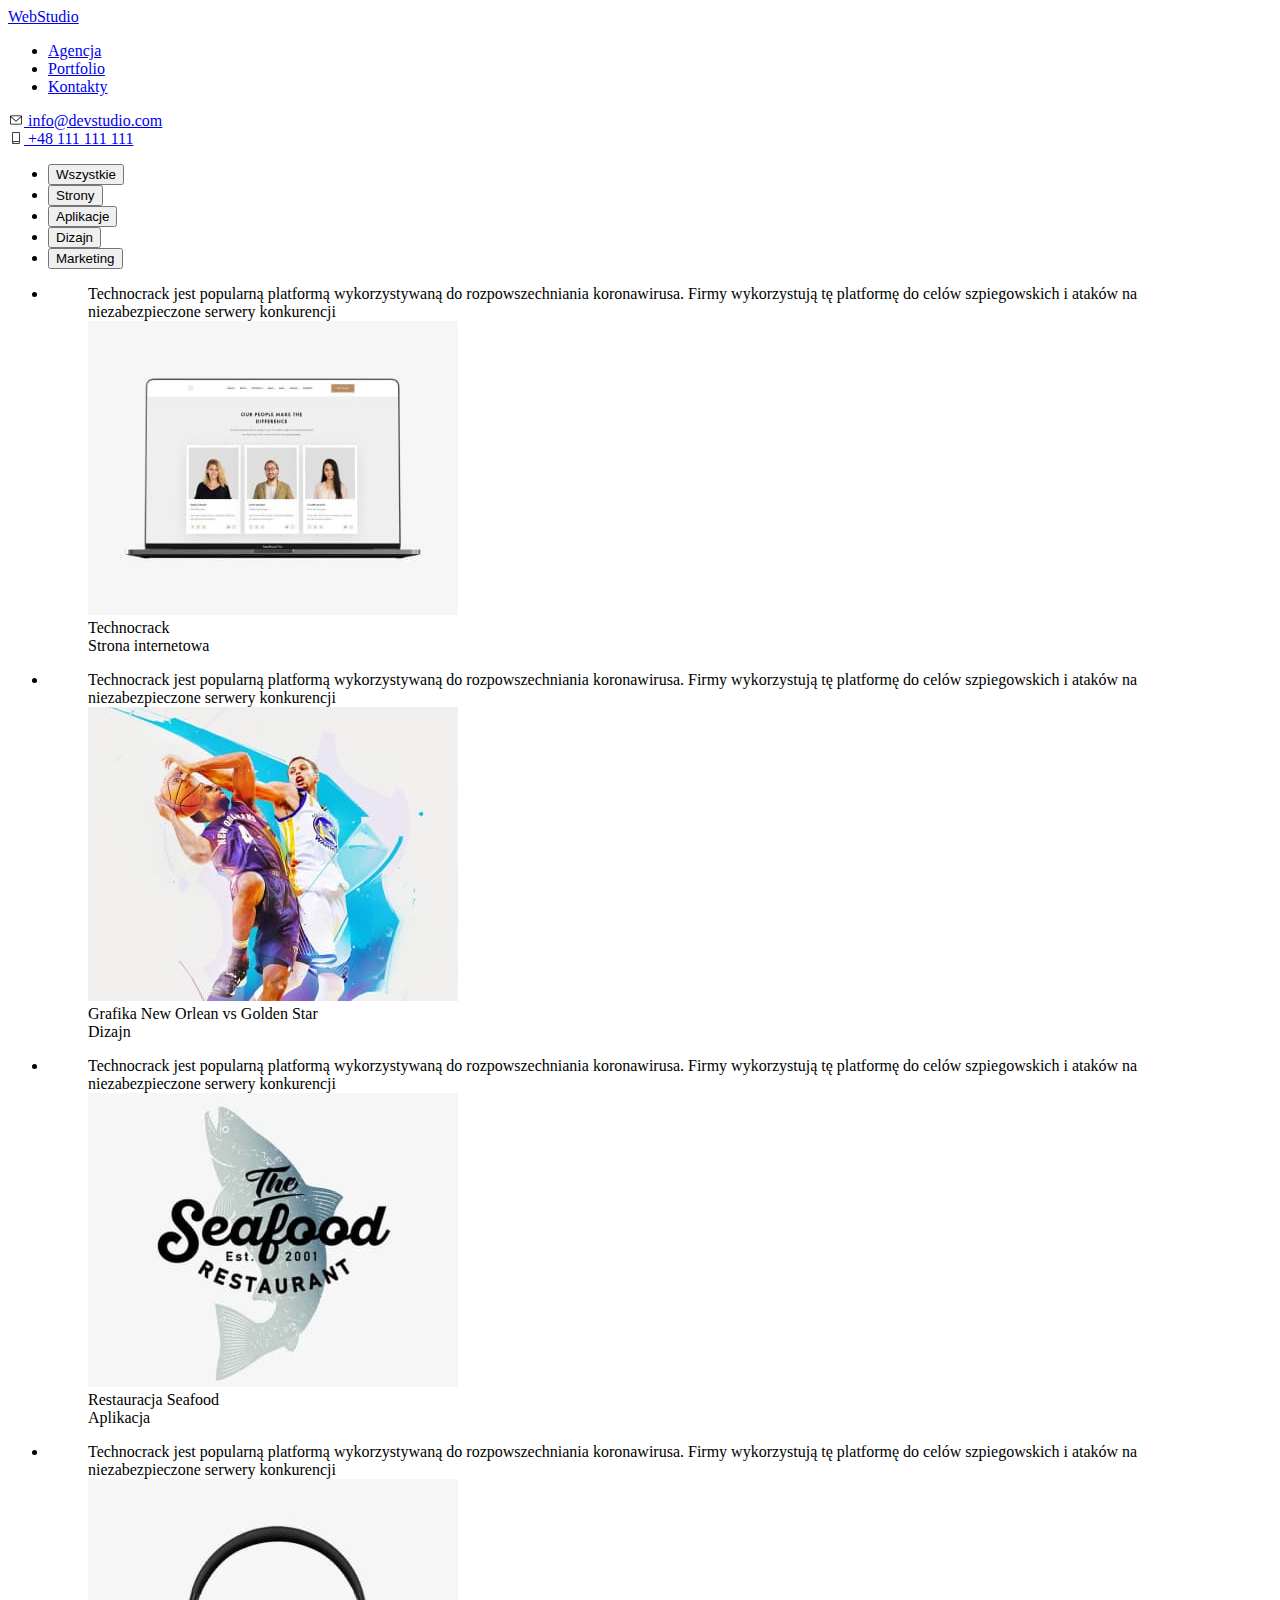
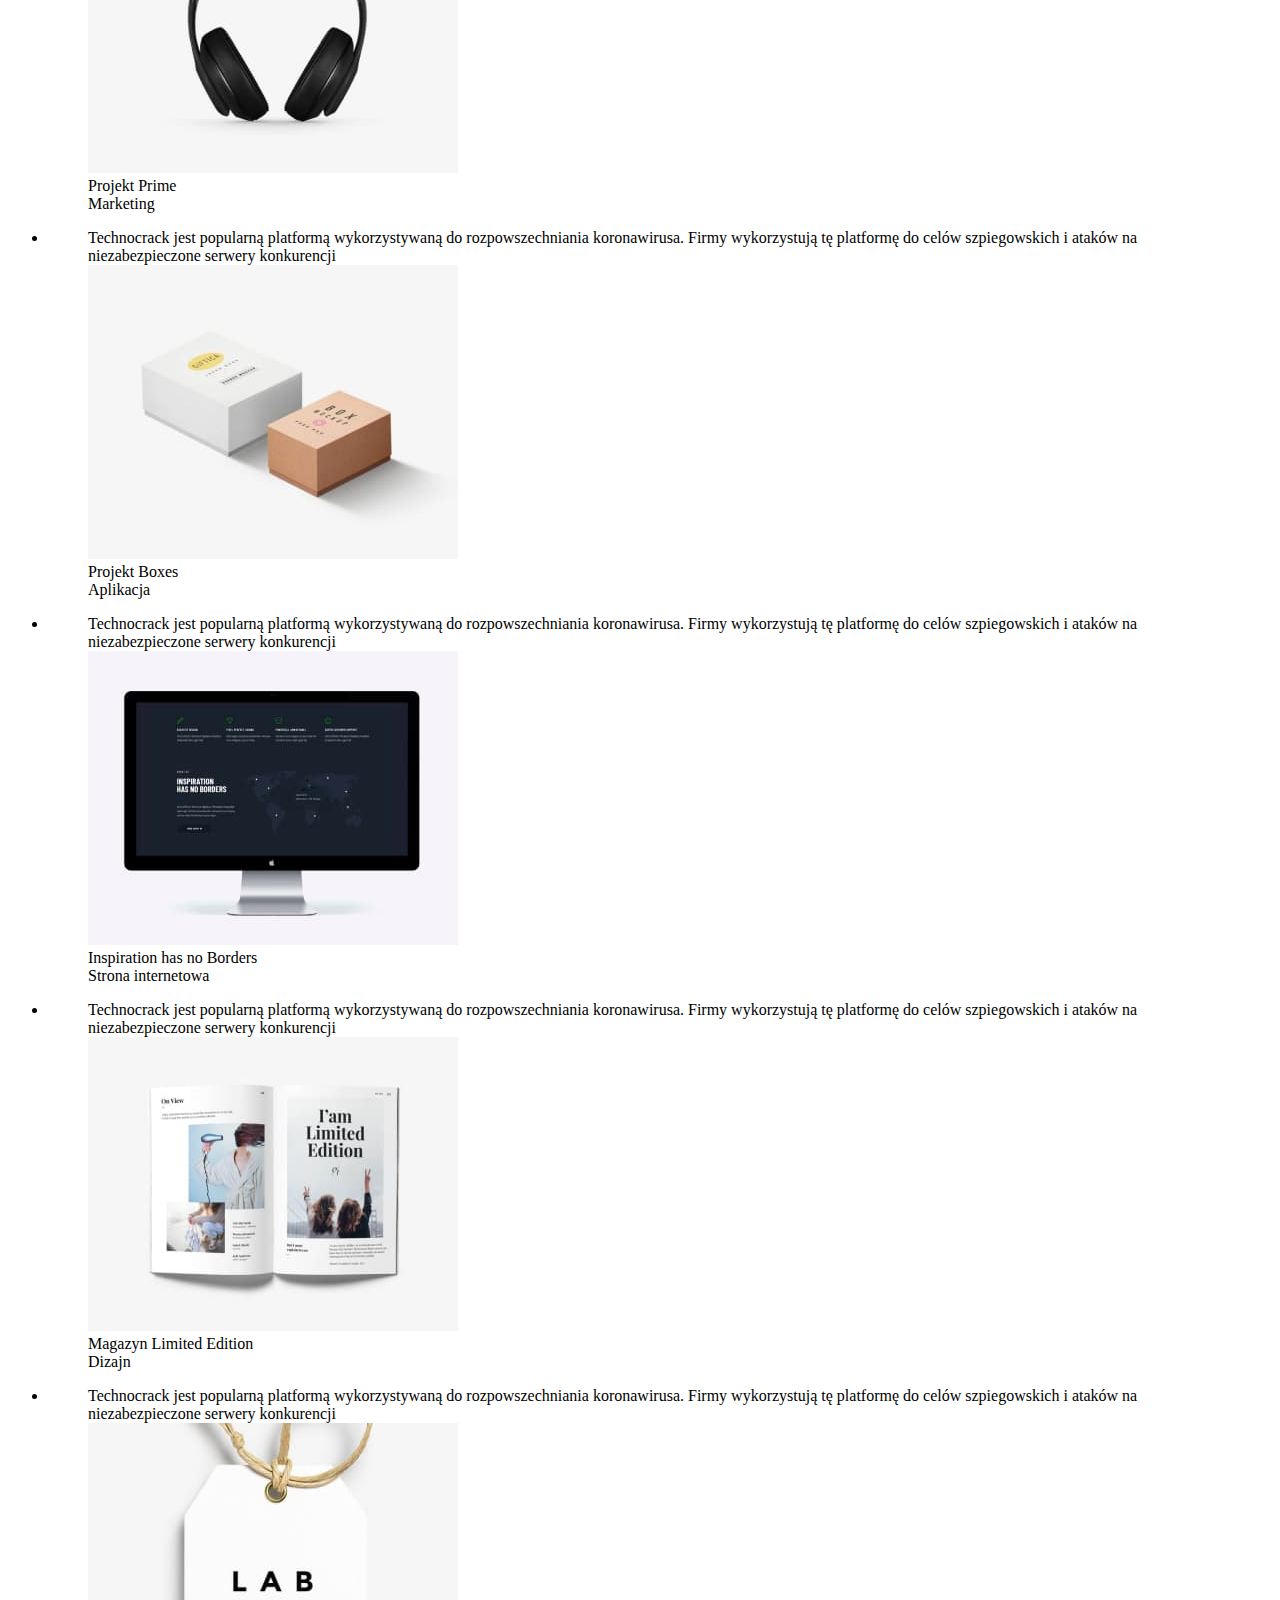
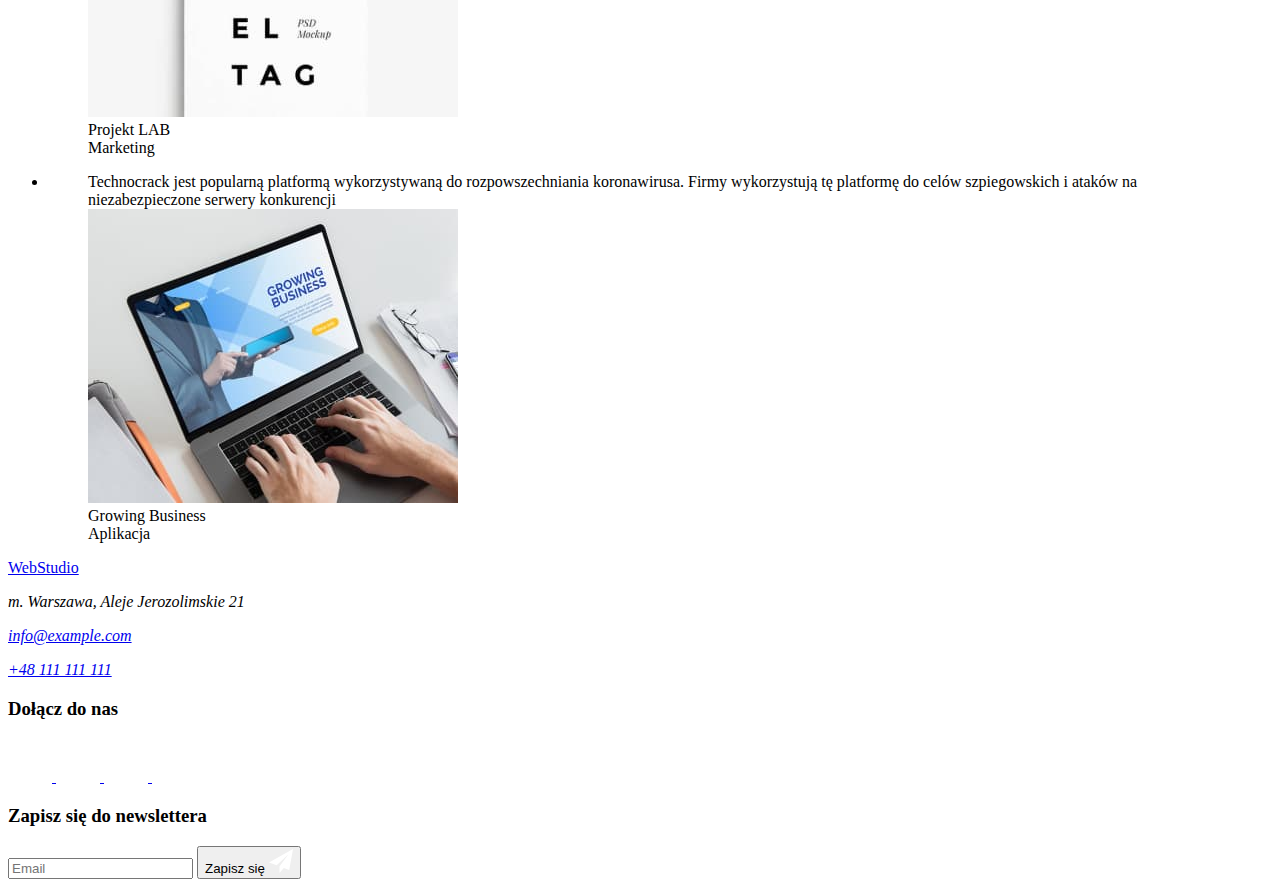
==== portfolio.html @ c3dbc77b "Add files, change class names, optimize classes and code" ====
<!DOCTYPE html>
<html lang="pl">
  <head>
    <meta charset="UTF-8" />
    <meta http-equiv="X-UA-Compatible" content="IE=edge" />
    <meta name="viewport" content="width=device-width, initial-scale=1.0" />
    <link
      rel="stylesheet"
      href="https://cdnjs.cloudflare.com/ajax/libs/modern-normalize/1.1.0/modern-normalize.min.css"
      integrity="sha512-wpPYUAdjBVSE4KJnH1VR1HeZfpl1ub8YT/NKx4PuQ5NmX2tKuGu6U/JRp5y+Y8XG2tV+wKQpNHVUX03MfMFn9Q=="
      crossorigin="anonymous"
      referrerpolicy="no-referrer"
    />
    <link rel="stylesheet" href="./css/main.min.css" />
    <link rel="preconnect" href="https://fonts.googleapis.com" />
    <link rel="preconnect" href="https://fonts.gstatic.com" crossorigin />

    <link
      href="https://fonts.googleapis.com/css2?family=Raleway:wght@700&family=Roboto:wght@400;500;700;900&display=swap"
      rel="stylesheet"
    />
    <title>Portfolio</title>
  </head>
  <body>
    <header>
      <div class="container__header">
        <span class="logo"
          ><a href="index.html">Web<span class="logo__header--second-word">Studio</span></a></span
        >
        <nav>
          <ul class="navbar">
            <li><a class="navbar__link" href="./index.html">Agencja</a></li>
            <li><a class="navbar__link navbar__link--active" href="./portfolio.html">Portfolio</a></li>
            <li><a class="navbar__link" href="#">Kontakty</a></li>
          </ul>
        </nav>
          <div>
            <a class="contact" href="mailto:info@devstudio.com">
              <svg class="contact__icon" width="16" height="12" viewBox="0 0 16 12">
                <use href="images/icons.svg#icon-envelope"></use>
              </svg>
              info@devstudio.com</a
            >
          </div>
          <div>
            <a class="contact" href="tel:+48111111111"
              ><svg class="contact__icon" width="16" hight="12" viewBox="0 0 16 12">
                <use href="images/icons.svg#icon-smartphone"></use>
              </svg>
              +48 111 111 111</a
            >
          </div>
      </div>
    </header>
    <main>
      <div>
        <ul class="portfolio-buttons">
          <li>
            <button class="button button--white">Wszystkie</button>
          </li>
          <li>
            <button class="button button--white">Strony</button>
          </li>
          <li>
            <button class="button button--white">Aplikacje</button>
          </li>
          <li>
            <button class="button button--white">Dizajn</button>
          </li>
          <li>
            <button class="button button--white">Marketing</button>
          </li>
        </ul>
      </div>
      <div class="container container__portfolio">
        <ul class="portfolio-examples">
          <li>
            <figure class="portfolio__image">
              <div class="portfolio__image-overflow">
                Technocrack jest popularną platformą wykorzystywaną do rozpowszechniania
                koronawirusa. Firmy wykorzystują tę platformę do celów szpiegowskich i ataków na
                niezabezpieczone serwery konkurencji
              </div>
              <img src="./images2/1.jpg" alt="The notebook with an example of page" width="370" />
              <figcaption class="portfolio__description">
                <span class="portfolio__description--title">Technocrack</span> <br />
                <span >Strona internetowa</span>
              </figcaption>
            </figure>
          </li>
          <li>
            <figure class="portfolio__image">
              <div class="portfolio__image-overflow">
                Technocrack jest popularną platformą wykorzystywaną do rozpowszechniania
                koronawirusa. Firmy wykorzystują tę platformę do celów szpiegowskich i ataków na
                niezabezpieczone serwery konkurencji
              </div>
              <img src="./images2/2.jpg" alt="Two man playing basketball" width="370" />
              <figcaption class="portfolio__description">
                <span class="portfolio__description--title">Grafika New Orlean vs Golden Star</span>
                <br />
                <span>Dizajn</span>
              </figcaption>
            </figure>
          </li>
          <li>
            <figure class="portfolio__image">
              <div class="portfolio__image-overflow">
                Technocrack jest popularną platformą wykorzystywaną do rozpowszechniania
                koronawirusa. Firmy wykorzystują tę platformę do celów szpiegowskich i ataków na
                niezabezpieczone serwery konkurencji
              </div>
              <img src="./images2/3.jpg" alt="Logo of the Seafood restaurant" width="370" />
              <figcaption class="portfolio__description">
                <span class="portfolio__description--title">Restauracja Seafood</span> <br />
                <span>Aplikacja</span>
              </figcaption>
            </figure>
          </li>
          <li>
            <figure class="portfolio__image">
              <div class="portfolio__image-overflow">
                Technocrack jest popularną platformą wykorzystywaną do rozpowszechniania
                koronawirusa. Firmy wykorzystują tę platformę do celów szpiegowskich i ataków na
                niezabezpieczone serwery konkurencji
              </div>
              <img src="./images2/4.jpg" alt="Black headphones" height="294" width="370" />
              <figcaption class="portfolio__description">
                <span class="portfolio__description--title">Projekt Prime</span> <br />
                <span>Marketing</span>
              </figcaption>
            </figure>
          </li>
          <li>
            <figure class="portfolio__image">
              <div class="portfolio__image-overflow">
                Technocrack jest popularną platformą wykorzystywaną do rozpowszechniania
                koronawirusa. Firmy wykorzystują tę platformę do celów szpiegowskich i ataków na
                niezabezpieczone serwery konkurencji
              </div>
              <img
                src="./images2/5.jpg"
                alt="Two boxes: white and beige"
                height="294"
                width="370"
              />
              <figcaption class="portfolio__description">
                <span class="portfolio__description--title">Projekt Boxes</span> <br />
                <span>Aplikacja</span>
              </figcaption>
            </figure>
          </li>
          <li>
            <figure class="portfolio__image">
              <div class="portfolio__image-overflow">
                Technocrack jest popularną platformą wykorzystywaną do rozpowszechniania
                koronawirusa. Firmy wykorzystują tę platformę do celów szpiegowskich i ataków na
                niezabezpieczone serwery konkurencji
              </div>
              <img src="./images2/6.jpg" alt="MacBook monitor" height="294" width="370" />
              <figcaption class="portfolio__description">
                <span class="portfolio__description--title">Inspiration has no Borders</span> <br />
                <span>Strona internetowa</span>
              </figcaption>
            </figure>
          </li>
          <li>
            <figure class="portfolio__image">
              <div class="portfolio__image-overflow">
                Technocrack jest popularną platformą wykorzystywaną do rozpowszechniania
                koronawirusa. Firmy wykorzystują tę platformę do celów szpiegowskich i ataków na
                niezabezpieczone serwery konkurencji
              </div>
              <img src="./images2/7.jpg" alt="Open magazine" height="294" width="370" />
              <figcaption class="portfolio__description">
                <span class="portfolio__description--title">Magazyn Limited Edition</span> <br />
                <span>Dizajn</span>
              </figcaption>
            </figure>
          </li>
          <li>
            <figure class="portfolio__image">
              <div class="portfolio__image-overflow">
                Technocrack jest popularną platformą wykorzystywaną do rozpowszechniania
                koronawirusa. Firmy wykorzystują tę platformę do celów szpiegowskich i ataków na
                niezabezpieczone serwery konkurencji
              </div>
              <img src="./images2/8.jpg" alt="Label on a string" height="294" width="370" />
              <figcaption class="portfolio__description">
                <span class="portfolio__description--title">Projekt LAB</span> <br />
                <span>Marketing</span>
              </figcaption>
            </figure>
          </li>
          <li>
            <figure class="portfolio__image">
              <div class="portfolio__image-overflow">
                Technocrack jest popularną platformą wykorzystywaną do rozpowszechniania
                koronawirusa. Firmy wykorzystują tę platformę do celów szpiegowskich i ataków na
                niezabezpieczone serwery konkurencji
              </div>
              <img src="./images2/9.jpg" alt="Hands typing on notebook" height="294" width="370" />
              <figcaption class="portfolio__description">
                <span class="portfolio__description--title">Growing Business</span> <br />
                <span>Aplikacja</span>
              </figcaption>
            </figure>
          </li>
        </ul>
      </div>
    </main>
    <footer>
      <div class="container container__footer">
      <div>
        <span class="logo"
          ><a href="index.html">Web<span class="logo__footer--second-word">Studio</span></a></span
        >
        <address>
          <p class="footer__contact--address">m. Warszawa, Aleje Jerozolimskie 21</p>
          <p><a class="footer__contact--link"href="info@example.com">info@example.com</a></p>
          <p><a class="footer__contact--link" href="tel:+48111111111">+48 111 111 111</a></p>
        </address>
      </div>
      <div>
        <h3 class="title title--white">Dołącz do nas</h3>
        <div>
          <a href="/"
            ><svg
              class="footer__icon"
              width="44"
              height="44"
              fill="#fff"
              style="border-radius: 50%"
              viewBox="-12 -12 44 44"
            >
              <use href="images/icons.svg#icon-instagram-2-1" width="20" height="20"></use>
            </svg>
          </a>
          <a href="/"
            ><svg
              class="footer__icon"
              width="44"
              height="44"
              fill="#fff"
              style="border-radius: 50%"
              viewBox="-12 -12 44 44"
            >
              <use href="images/icons.svg#icon-twitter-1" width="20" height="20"></use>
            </svg>
          </a>
          <a href="/"
            ><svg
              class="footer__icon"
              width="44"
              height="44"
              fill="#fff"
              style="border-radius: 50%"
              viewBox="-12 -12 44 44"
            >
              <use href="images/icons.svg#icon-facebook-1" width="20" height="20"></use>
            </svg>
          </a>
          <a href="/"
            ><svg
              class="footer__icon"
              width="44"
              height="44"
              fill="#fff"
              style="border-radius: 50%"
              viewBox="-12 -12 44 44"
            >
              <use href="images/icons.svg#icon-linkedin-1" width="20" height="20"></use>
            </svg>
          </a>
        </div>
        </div>
        <div class="form">
          <h3 class="title title--white">Zapisz się do newslettera</h3>
          <form>
            <label>
              <input class="footer__input" type="email-newsletter" name="email-newsletter" placeholder="Email" />
            </label><button class="button" type="submit">Zapisz się <svg class="icon-footer-newsletter" width="24" height="24" viewBox="0 0 24 24">
                <use href="images/icons.svg#icon-send" width="24" height="24"></use>
              </svg></button>
          </form>
        </div>
      </div>
    </div>
    </footer>
  </body>
</html>
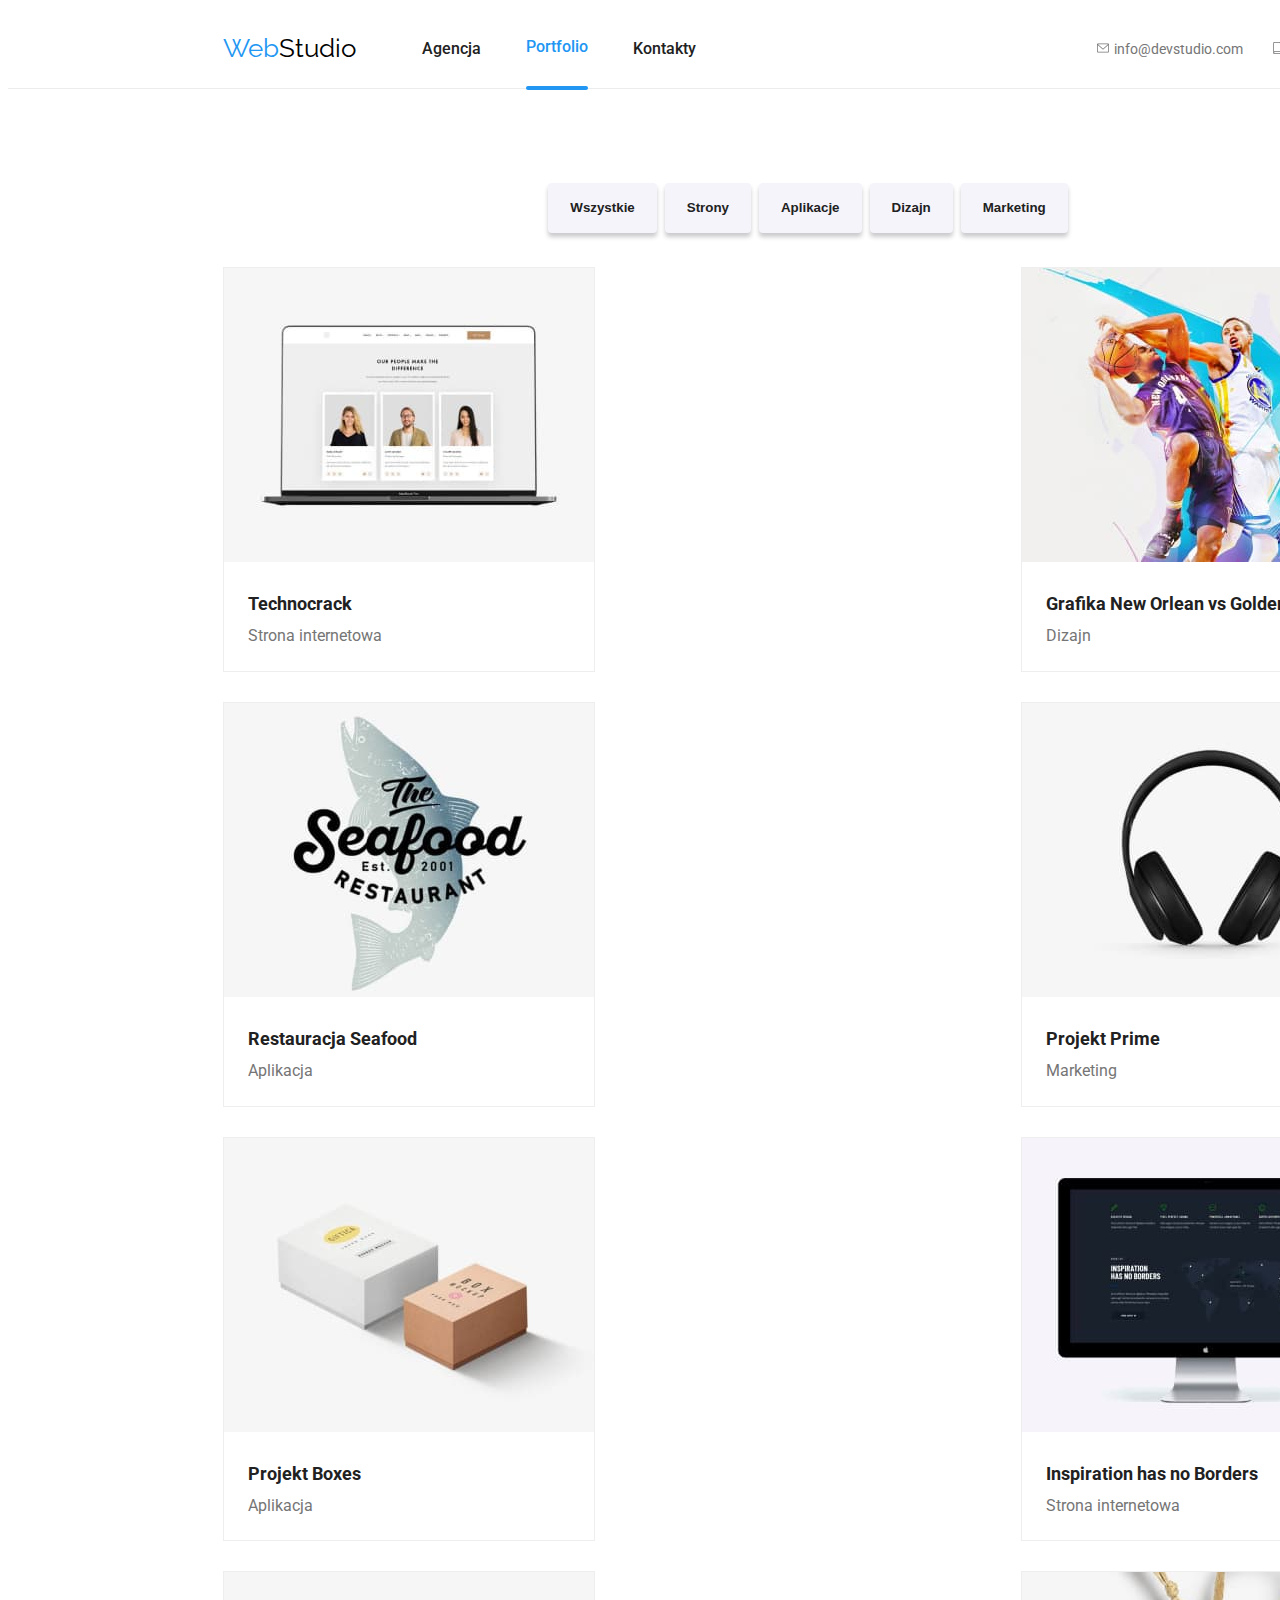
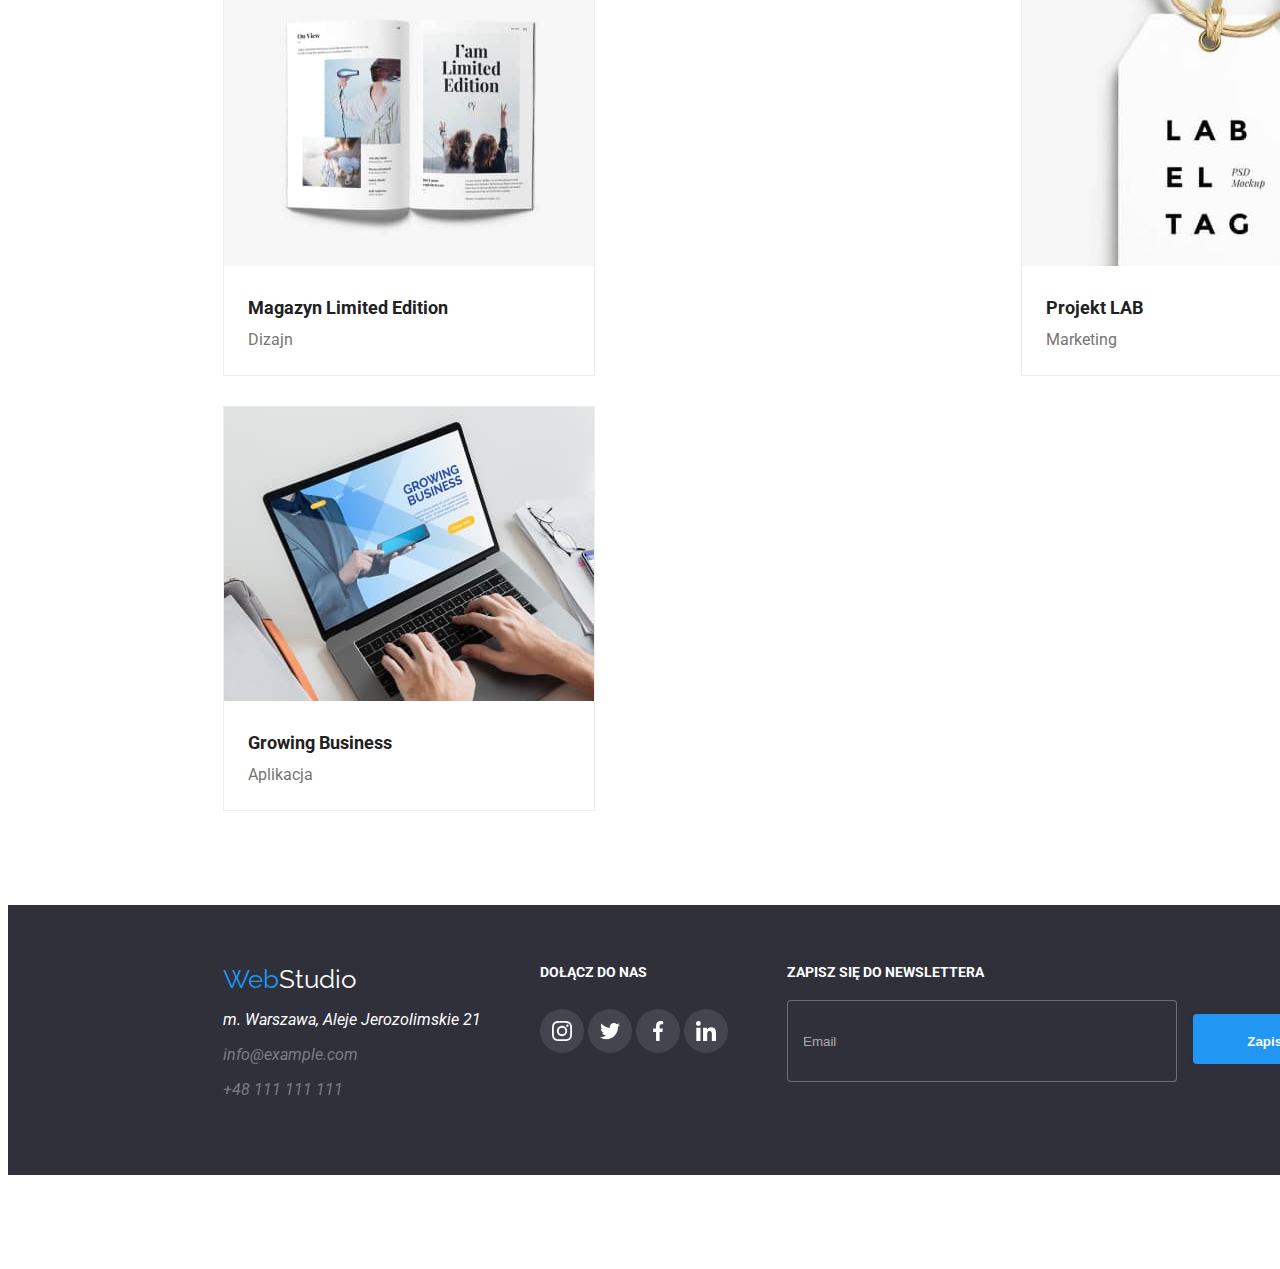
==== commit 8fe8c29b: "fix mistakes from validator in portfolio" ====
--- a/portfolio.html
+++ b/portfolio.html
@@ -30,26 +30,28 @@
         <nav>
           <ul class="navbar">
             <li><a class="navbar__link" href="./index.html">Agencja</a></li>
-            <li><a class="navbar__link navbar__link--active" href="./portfolio.html">Portfolio</a></li>
+            <li>
+              <a class="navbar__link navbar__link--active" href="./portfolio.html">Portfolio</a>
+            </li>
             <li><a class="navbar__link" href="#">Kontakty</a></li>
           </ul>
         </nav>
-          <div>
-            <a class="contact" href="mailto:info@devstudio.com">
-              <svg class="contact__icon" width="16" height="12" viewBox="0 0 16 12">
-                <use href="images/icons.svg#icon-envelope"></use>
-              </svg>
-              info@devstudio.com</a
-            >
-          </div>
-          <div>
-            <a class="contact" href="tel:+48111111111"
-              ><svg class="contact__icon" width="16" hight="12" viewBox="0 0 16 12">
-                <use href="images/icons.svg#icon-smartphone"></use>
-              </svg>
-              +48 111 111 111</a
-            >
-          </div>
+        <div>
+          <a class="contact" href="mailto:info@devstudio.com">
+            <svg class="contact__icon" width="16" height="12" viewBox="0 0 16 12">
+              <use href="images/icons.svg#icon-envelope"></use>
+            </svg>
+            info@devstudio.com</a
+          >
+        </div>
+        <div>
+          <a class="contact" href="tel:+48111111111"
+            ><svg class="contact__icon" width="16" height="12" viewBox="0 0 16 12">
+              <use href="images/icons.svg#icon-smartphone"></use>
+            </svg>
+            +48 111 111 111</a
+          >
+        </div>
       </div>
     </header>
     <main>
@@ -84,7 +86,7 @@
               <img src="./images2/1.jpg" alt="The notebook with an example of page" width="370" />
               <figcaption class="portfolio__description">
                 <span class="portfolio__description--title">Technocrack</span> <br />
-                <span >Strona internetowa</span>
+                <span>Strona internetowa</span>
               </figcaption>
             </figure>
           </li>
@@ -211,81 +213,88 @@
     </main>
     <footer>
       <div class="container container__footer">
-      <div>
-        <span class="logo"
-          ><a href="index.html">Web<span class="logo__footer--second-word">Studio</span></a></span
-        >
-        <address>
-          <p class="footer__contact--address">m. Warszawa, Aleje Jerozolimskie 21</p>
-          <p><a class="footer__contact--link"href="info@example.com">info@example.com</a></p>
-          <p><a class="footer__contact--link" href="tel:+48111111111">+48 111 111 111</a></p>
-        </address>
-      </div>
-      <div>
-        <h3 class="title title--white">Dołącz do nas</h3>
         <div>
-          <a href="/"
-            ><svg
-              class="footer__icon"
-              width="44"
-              height="44"
-              fill="#fff"
-              style="border-radius: 50%"
-              viewBox="-12 -12 44 44"
-            >
-              <use href="images/icons.svg#icon-instagram-2-1" width="20" height="20"></use>
-            </svg>
-          </a>
-          <a href="/"
-            ><svg
-              class="footer__icon"
-              width="44"
-              height="44"
-              fill="#fff"
-              style="border-radius: 50%"
-              viewBox="-12 -12 44 44"
-            >
-              <use href="images/icons.svg#icon-twitter-1" width="20" height="20"></use>
-            </svg>
-          </a>
-          <a href="/"
-            ><svg
-              class="footer__icon"
-              width="44"
-              height="44"
-              fill="#fff"
-              style="border-radius: 50%"
-              viewBox="-12 -12 44 44"
-            >
-              <use href="images/icons.svg#icon-facebook-1" width="20" height="20"></use>
-            </svg>
-          </a>
-          <a href="/"
-            ><svg
-              class="footer__icon"
-              width="44"
-              height="44"
-              fill="#fff"
-              style="border-radius: 50%"
-              viewBox="-12 -12 44 44"
-            >
-              <use href="images/icons.svg#icon-linkedin-1" width="20" height="20"></use>
-            </svg>
-          </a>
-        </div>
+          <span class="logo"
+            ><a href="index.html">Web<span class="logo__footer--second-word">Studio</span></a></span
+          >
+          <address>
+            <p class="footer__contact--address">m. Warszawa, Aleje Jerozolimskie 21</p>
+            <p><a class="footer__contact--link" href="info@example.com">info@example.com</a></p>
+            <p><a class="footer__contact--link" href="tel:+48111111111">+48 111 111 111</a></p>
+          </address>
+        </div>
+        <div>
+          <h3 class="title title--white">Dołącz do nas</h3>
+          <div>
+            <a href="/"
+              ><svg
+                class="footer__icon"
+                width="44"
+                height="44"
+                fill="#fff"
+                style="border-radius: 50%"
+                viewBox="-12 -12 44 44"
+              >
+                <use href="images/icons.svg#icon-instagram-2-1" width="20" height="20"></use>
+              </svg>
+            </a>
+            <a href="/"
+              ><svg
+                class="footer__icon"
+                width="44"
+                height="44"
+                fill="#fff"
+                style="border-radius: 50%"
+                viewBox="-12 -12 44 44"
+              >
+                <use href="images/icons.svg#icon-twitter-1" width="20" height="20"></use>
+              </svg>
+            </a>
+            <a href="/"
+              ><svg
+                class="footer__icon"
+                width="44"
+                height="44"
+                fill="#fff"
+                style="border-radius: 50%"
+                viewBox="-12 -12 44 44"
+              >
+                <use href="images/icons.svg#icon-facebook-1" width="20" height="20"></use>
+              </svg>
+            </a>
+            <a href="/"
+              ><svg
+                class="footer__icon"
+                width="44"
+                height="44"
+                fill="#fff"
+                style="border-radius: 50%"
+                viewBox="-12 -12 44 44"
+              >
+                <use href="images/icons.svg#icon-linkedin-1" width="20" height="20"></use>
+              </svg>
+            </a>
+          </div>
         </div>
         <div class="form">
           <h3 class="title title--white">Zapisz się do newslettera</h3>
           <form>
             <label>
-              <input class="footer__input" type="email-newsletter" name="email-newsletter" placeholder="Email" />
-            </label><button class="button" type="submit">Zapisz się <svg class="icon-footer-newsletter" width="24" height="24" viewBox="0 0 24 24">
+              <input
+                class="footer__input"
+                type="email"
+                name="email-newsletter"
+                placeholder="Email"
+              /> </label
+            ><button class="button" type="submit">
+              Zapisz się
+              <svg class="icon-footer-newsletter" width="24" height="24" viewBox="0 0 24 24">
                 <use href="images/icons.svg#icon-send" width="24" height="24"></use>
-              </svg></button>
+              </svg>
+            </button>
           </form>
         </div>
       </div>
-    </div>
     </footer>
   </body>
 </html>
--- a/css/main.min.css
+++ b/css/main.min.css
@@ -0,0 +1 @@
+body{font-family:"Roboto",sans-serif;color:#212121;width:1600px}svg{-webkit-transform-origin:center;transform-origin:center}a,address{text-decoration:none}li{list-style:none}.container{margin:94px auto;width:1170px}.container>ul{display:-webkit-box;display:-ms-flexbox;display:flex;-webkit-box-pack:justify;-ms-flex-pack:justify;justify-content:space-between;padding-left:0}.button{background:#2196f3;border-radius:4px;border:none;color:#fff;font-weight:700;height:50px;line-height:30px;position:relative;width:200px;margin:0 auto;-webkit-box-shadow:0px 4px 4px 0px rgba(47,48,58,.25);box-shadow:0px 4px 4px 0px rgba(47,48,58,.25);display:inline-block}.button:hover,.button:focus{color:#212121;cursor:pointer;-webkit-transition:color 250ms cubic-bezier(0.4, 0, 0.2, 1);transition:color 250ms cubic-bezier(0.4, 0, 0.2, 1)}.modal{background-color:#fff;height:581px;left:50%;position:fixed;top:50%;-webkit-transform:translate(-50%, -50%);transform:translate(-50%, -50%);visibility:visible;width:528px;z-index:20;border-radius:4px;color:#757575}.modal>p{color:#000;font-weight:700;font-size:20px;text-align:center;padding-top:40px;margin:0}.modal-icon{height:18px;width:18px;display:inline-block;margin:13px}.modal-close-icon{display:-webkit-box;display:-ms-flexbox;display:flex;fill:#000;-webkit-box-pack:center;-ms-flex-pack:center;justify-content:center;margin:auto}.modal>form>label{display:-webkit-box;display:-ms-flexbox;display:flex;-webkit-box-pack:right;-ms-flex-pack:right;justify-content:right;-webkit-box-orient:vertical;-webkit-box-direction:normal;-ms-flex-direction:column;flex-direction:column;width:448px;margin:0 auto;font-size:12px;margin-top:12px}.modal>form>span>:nth-child(7){text-align:center;font-size:20px;font-weight:700}.modal>form>:nth-child(5){margin-top:12px}.modal__input-name{margin-bottom:4px}.backdrop{background-color:rgba(47,48,58,.2);height:100%;left:0;opacity:1;position:fixed;top:0;-webkit-transition:opacity 250ms cubic-bezier(0.4, 0, 0.2, 1),visibility 250ms cubic-bezier(0.4, 0, 0.2, 1);transition:opacity 250ms cubic-bezier(0.4, 0, 0.2, 1),visibility 250ms cubic-bezier(0.4, 0, 0.2, 1);visibility:visible;width:100%;z-index:20}.is-hidden{opacity:0;pointer-events:none;visibility:hidden}.data-modal-close{background-color:#fff;border-radius:50%;border:1px rgba(47,48,58,.2) solid;height:30px;margin:8px 8px 670px 490px;padding:0;pointer-events:initial;width:30px;position:absolute;display:inline}.data-modal-close:hover,.data-modal-close:focus{border-color:#2196f3;cursor:pointer;-webkit-transition:border-color 250ms cubic-bezier(0.4, 0, 0.2, 1);transition:border-color 250ms cubic-bezier(0.4, 0, 0.2, 1)}input[type=checkbox]{display:none}input[type=checkbox]+label{position:relative;padding-left:23px}input[type=checkbox]+label::before{content:"";background:url("data:image/svg+xml;charset=utf8,%3Csvg xmlns='http://www.w3.org/2000/svg' width='16' height='15' fill='none'%3E%3Cpath fill='%23212121' d='M14.222 1.667v11.666H1.778V1.667h12.444Zm0-1.667H1.778C.8 0 0 .75 0 1.667v11.666C0 14.25.8 15 1.778 15h12.444C15.2 15 16 14.25 16 13.333V1.667C16 .75 15.2 0 14.222 0Z'/%3E%3C/svg%3E") no-repeat;width:16px;height:15px;position:absolute;top:2px;left:2px;display:block;cursor:pointer;-webkit-transition:background-image 250ms cubic-bezier(0.4, 0, 0.2, 1);transition:background-image 250ms cubic-bezier(0.4, 0, 0.2, 1)}input[type=checkbox]:checked+label::before{background:url("data:image/svg+xml;charset=utf8,%3Csvg width='16' height='15' viewBox='0 0 16 15' fill='none' xmlns='http://www.w3.org/2000/svg'%3E%3Crect width='16' height='15' rx='2' fill='%232196F3'/%3E%3Cpath d='M3.95703 7.75166L3.88825 7.68604L3.81923 7.75141L2.93123 8.59258L2.85486 8.66492L2.93097 8.73753L6.42671 12.0724L6.49574 12.1382L6.56476 12.0724L14.069 4.91352L14.1449 4.84116L14.069 4.76881L13.1873 3.92764L13.1183 3.86183L13.0493 3.92761L6.49577 10.1735L3.95703 7.75166Z' fill='white' stroke='white' stroke-width='0.2'/%3E%3C/svg%3E") no-repeat}.window-comment>::-webkit-input-placeholder{color:rgba(47,48,58,.5)}.window-comment>::-moz-placeholder{color:rgba(47,48,58,.5)}.window-comment>:-ms-input-placeholder{color:rgba(47,48,58,.5)}.window-comment>::-ms-input-placeholder{color:rgba(47,48,58,.5)}.window-comment>::placeholder{color:rgba(47,48,58,.5)}.input-box{border:solid 1px rgba(13,13,13,.2);height:46.9px;border-radius:4px;width:448px;-webkit-transition:color transition;transition:color transition;display:block}.input-box:focus-within{border:#2196f3 solid 1px;fill:#2196f3}.input-box>input{border:0;outline:none;width:401.5px;height:44.9px;border-radius:4px;display:inline-block;position:absolute}textarea{resize:none;font-size:12px;width:448px;margin:4px auto;height:120px;border:solid 1px rgba(13,13,13,.2);border-radius:4px;-webkit-transition:color 250ms cubic-bezier(0.4, 0, 0.2, 1);transition:color 250ms cubic-bezier(0.4, 0, 0.2, 1)}textarea:focus-within{border:solid 1px #2196f3;outline:none}.window-comment{padding-top:10px}.window-comment>textarea{padding:12px 16px}.data-agreement-box{margin:20px auto 30px auto;text-align:center;display:block;padding:10 auto}.data-agreement-box>button{display:block;margin:30px auto 40px}.data-agreement-box>label>a{color:#2196f3}footer{background-color:#2f303a}.container__footer{display:-webkit-box;display:-ms-flexbox;display:flex;padding-top:60px;padding-bottom:60px;-webkit-box-pack:justify;-ms-flex-pack:justify;justify-content:space-between}.address{text-decoration:none;line-height:1.7;font-size:14px}.footer__contact--address{color:#fff}.footer__contact--link{color:rgba(255,255,255,.3764705882)}.footer__contact--link:hover,.footer__contact--link:focus{color:#2196f3;-webkit-transition:color 250ms cubic-bezier(0.4, 0, 0.2, 1);transition:color 250ms cubic-bezier(0.4, 0, 0.2, 1)}.footer__icon{width:44px;height:44px;background-color:rgba(255,255,255,.1);margin-top:9px;display:inline-block}.footer__icon:hover,.footer__icon:focus{background-color:#2196f3;-webkit-transition:background-color 250ms cubic-bezier(0.4, 0, 0.2, 1);transition:background-color 250ms cubic-bezier(0.4, 0, 0.2, 1)}.form{display:-webkit-box;display:-ms-flexbox;display:flex;-webkit-box-orient:vertical;-webkit-box-direction:normal;-ms-flex-direction:column;flex-direction:column}.icon-footer-newsletter{position:relative;display:inline-block;fill:#fff;width:24px;height:24px;left:18px;top:4px}.footer__input{background-color:#2f303a;border-radius:4px;border:rgba(255,255,255,.3) solid 1px;bottom:4px;color:rgba(255,255,255,.6);height:50px;margin-right:12px;outline:none;width:358px;padding:15px}.footer__input:focus-within{border:solid 1px #2196f3;-webkit-transition:color 250ms cubic-bezier(0.4, 0, 0.2, 1);transition:color 250ms cubic-bezier(0.4, 0, 0.2, 1)}.footer__input::-webkit-input-placeholder{color:rgba(255,255,255,.6)}.footer__input::-moz-placeholder{color:rgba(255,255,255,.6)}.footer__input:-ms-input-placeholder{color:rgba(255,255,255,.6)}.footer__input::-ms-input-placeholder{color:rgba(255,255,255,.6)}.footer__input::placeholder{color:rgba(255,255,255,.6)}header{border-bottom:1px solid #ececec}.container__header{-webkit-box-align:center;-ms-flex-align:center;align-items:center;display:-webkit-box;display:-ms-flexbox;display:flex;height:80px;-webkit-box-pack:justify;-ms-flex-pack:justify;justify-content:space-between;margin:0 auto;width:1170px}.logo>a{font-family:"Raleway";font-size:26px;line-height:1.1;text-decoration:none;color:#2196f3}.logo__footer--second-word{color:#fff}.logo__header--second-word{color:#000}.navbar{-webkit-box-align:center;-ms-flex-align:center;align-items:center;display:-webkit-box;display:-ms-flexbox;display:flex;gap:45px;-webkit-box-pack:justify;-ms-flex-pack:justify;justify-content:space-between;margin:auto 373px auto auto;position:relative}.navbar__link{color:#212121;font-weight:500;text-decoration:none}.navbar__link:hover,.navbar__linkfocus{color:#2196f3;-webkit-transition:color 250ms cubic-bezier(0.4, 0, 0.2, 1);transition:color 250ms cubic-bezier(0.4, 0, 0.2, 1)}.navbar__link--active{color:#2196f3}.navbar__link--active::after{background:#2196f3;border-radius:2px;content:"";display:block;height:4px;position:relative;top:30px;width:100%}.contact{text-decoration:none;font-size:14px;color:#757575}.contact:hover,.contact:focus{color:#2196f3;-webkit-transition:color 250ms cubic-bezier(0.4, 0, 0.2, 1);transition:color 250ms cubic-bezier(0.4, 0, 0.2, 1)}.contact__icon{fill:#757575}.contact:hover .contact__icon,.contact:focus .contact__icon{fill:#2196f3;-webkit-transition:fill 250ms cubic-bezier(0.4, 0, 0.2, 1);transition:fill 250ms cubic-bezier(0.4, 0, 0.2, 1)}.container__portfolio{margin-top:0}.portfolio-buttons{display:-webkit-box;display:-ms-flexbox;display:flex;gap:8px;-webkit-box-pack:center;-ms-flex-pack:center;justify-content:center;margin:94px auto 34px auto;-webkit-padding-start:0px;padding-inline-start:0px}.button--white{background-color:#f5f4fa;color:#212121;width:-webkit-max-content;width:-moz-max-content;width:max-content;padding:6px 22px}.button--white:hover,.button--white:focus{background-color:#2196f3;-webkit-box-shadow:0px 4px 4px 0px rgba(0,0,0,.25);box-shadow:0px 4px 4px 0px rgba(0,0,0,.25);color:#fff;cursor:pointer;-webkit-transition:color 250ms cubic-bezier(0.4, 0, 0.2, 1);transition:color 250ms cubic-bezier(0.4, 0, 0.2, 1)}.portfolio-examples{display:-webkit-box;display:-ms-flexbox;display:flex;-ms-flex-preferred-size:370px;flex-basis:370px;-ms-flex-wrap:wrap;flex-wrap:wrap;gap:30px;-webkit-box-pack:center;-ms-flex-pack:center;justify-content:center;margin:0;padding:0}.portfolio__image{border:1px solid #eee;margin:0;overflow:hidden;position:relative;max-width:370px}.portfolio__image:hover,.portfolio__image:focus{cursor:pointer;-webkit-box-shadow:0px 4px 4px 0px rgba(0,0,0,.25);box-shadow:0px 4px 4px 0px rgba(0,0,0,.25)}.portfolio__image-overflow{height:100%;left:0;padding:49px 45px 49px 24px;position:absolute;top:0;-webkit-transform:translateY(100%);transform:translateY(100%);visibility:hidden;width:100%}.portfolio__image:hover .portfolio__image-overflow{-webkit-transform:translateY(0%);transform:translateY(0%);background:rgba(33,150,243,.9);font-size:18px;color:#fff;line-height:1.55rem;letter-spacing:.03em;visibility:visible;-webkit-transition:250ms cubic-bezier(0.4, 0, 0.2, 1);transition:250ms cubic-bezier(0.4, 0, 0.2, 1);height:100%}.portfolio__description{color:#757575;line-height:1.8;padding:20px 24px;position:relative}.portfolio__description--title{font-size:18px;font-weight:700;line-height:2;color:#212121}figcaption{z-index:3;background-color:#fff}h1{color:#fff;font-size:44px;font-weight:900;letter-spacing:3px;line-height:1.3;margin:0;padding-bottom:30px;padding-top:200px;text-align:center}.box__background-photo--big{background-image:-webkit-gradient(linear, right top, left top, from(rgba(47, 48, 58, 0.4)), to(rgba(47, 48, 58, 0.4))),url("../images/10.jpg");background-image:linear-gradient(to left, rgba(47, 48, 58, 0.4), rgba(47, 48, 58, 0.4)),url("../images/10.jpg");height:600px;text-align:center}.background--light-gray{background:#f5f4fa;padding-bottom:1px}.title{font-size:14px;font-weight:700;line-height:1.1;text-transform:uppercase}.title--white{color:#fff;margin:0 0 20px 0}.title--padding-top{padding-top:94px}.container__title{font-size:36px;font-weight:700;line-height:1;margin:0;padding-bottom:50px;text-align:center}.list__icons--big{-ms-flex-preferred-size:270px;flex-basis:270px;gap:30px}.icon--big{width:270px;height:120px;background-color:#f5f4fa}.icon-description{color:#757575;line-height:1.7;margin:0}.icon-company{border-radius:4px;border:1px solid #afb1b8;fill:#afb1b8;height:92px;width:170px}.icon-company:hover,.icon-company:focus{border:1px solid #2196f3;fill:#2196f3;-webkit-transition:fill 250ms cubic-bezier(0.4, 0, 0.2, 1);transition:fill 250ms cubic-bezier(0.4, 0, 0.2, 1)}.photo-sticker--gray{background-color:rgba(47,48,58,.8);color:#fff;font-size:14px;font-weight:700;height:70px;margin-top:224px;padding-top:27px;position:absolute;text-align:center;text-transform:uppercase;width:370px}.icon--white-background:hover,.icon--white-background:focus{background-color:#2196f3;fill:#fff;-webkit-transition:background-color 250ms cubic-bezier(0.4, 0, 0.2, 1),fill 250ms cubic-bezier(0.4, 0, 0.2, 1);transition:background-color 250ms cubic-bezier(0.4, 0, 0.2, 1),fill 250ms cubic-bezier(0.4, 0, 0.2, 1)}.photo-card{background-color:#fff;border-radius:4px;-webkit-box-shadow:rgba(0,0,0,.25) 0px 4px 4px 0px;box-shadow:rgba(0,0,0,.25) 0px 4px 4px 0px;text-align:center;margin:0}.photo-card__icons{display:-webkit-box;display:-ms-flexbox;display:flex;-ms-flex-pack:distribute;justify-content:space-around;padding-top:16px;width:206px}.photo-card__description{color:#757575;display:inline-block;line-height:1.1;padding:10px}.photo-card>img{border-top-right-radius:4px;border-top-left-radius:4px}.photo-card>figcaption{padding:30px 30px 18px 30px}/*# sourceMappingURL=main.min.css.map */